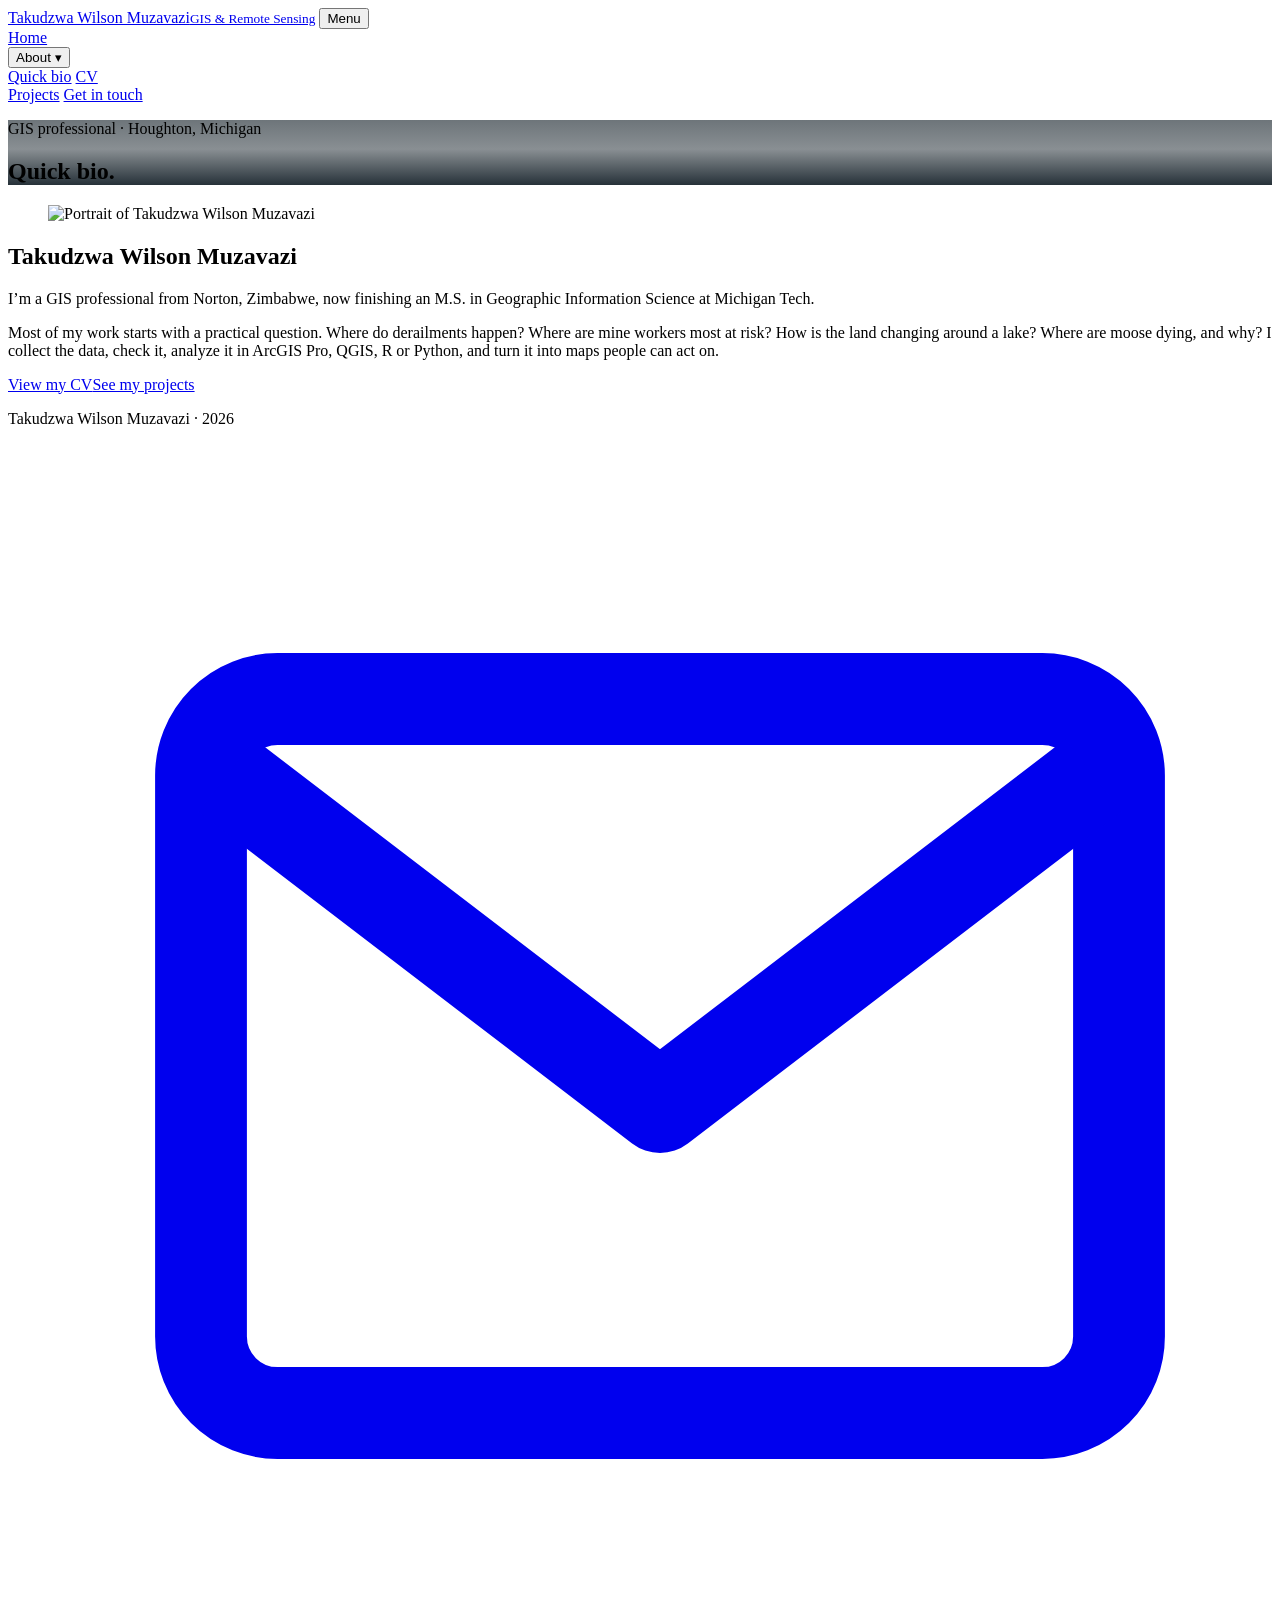
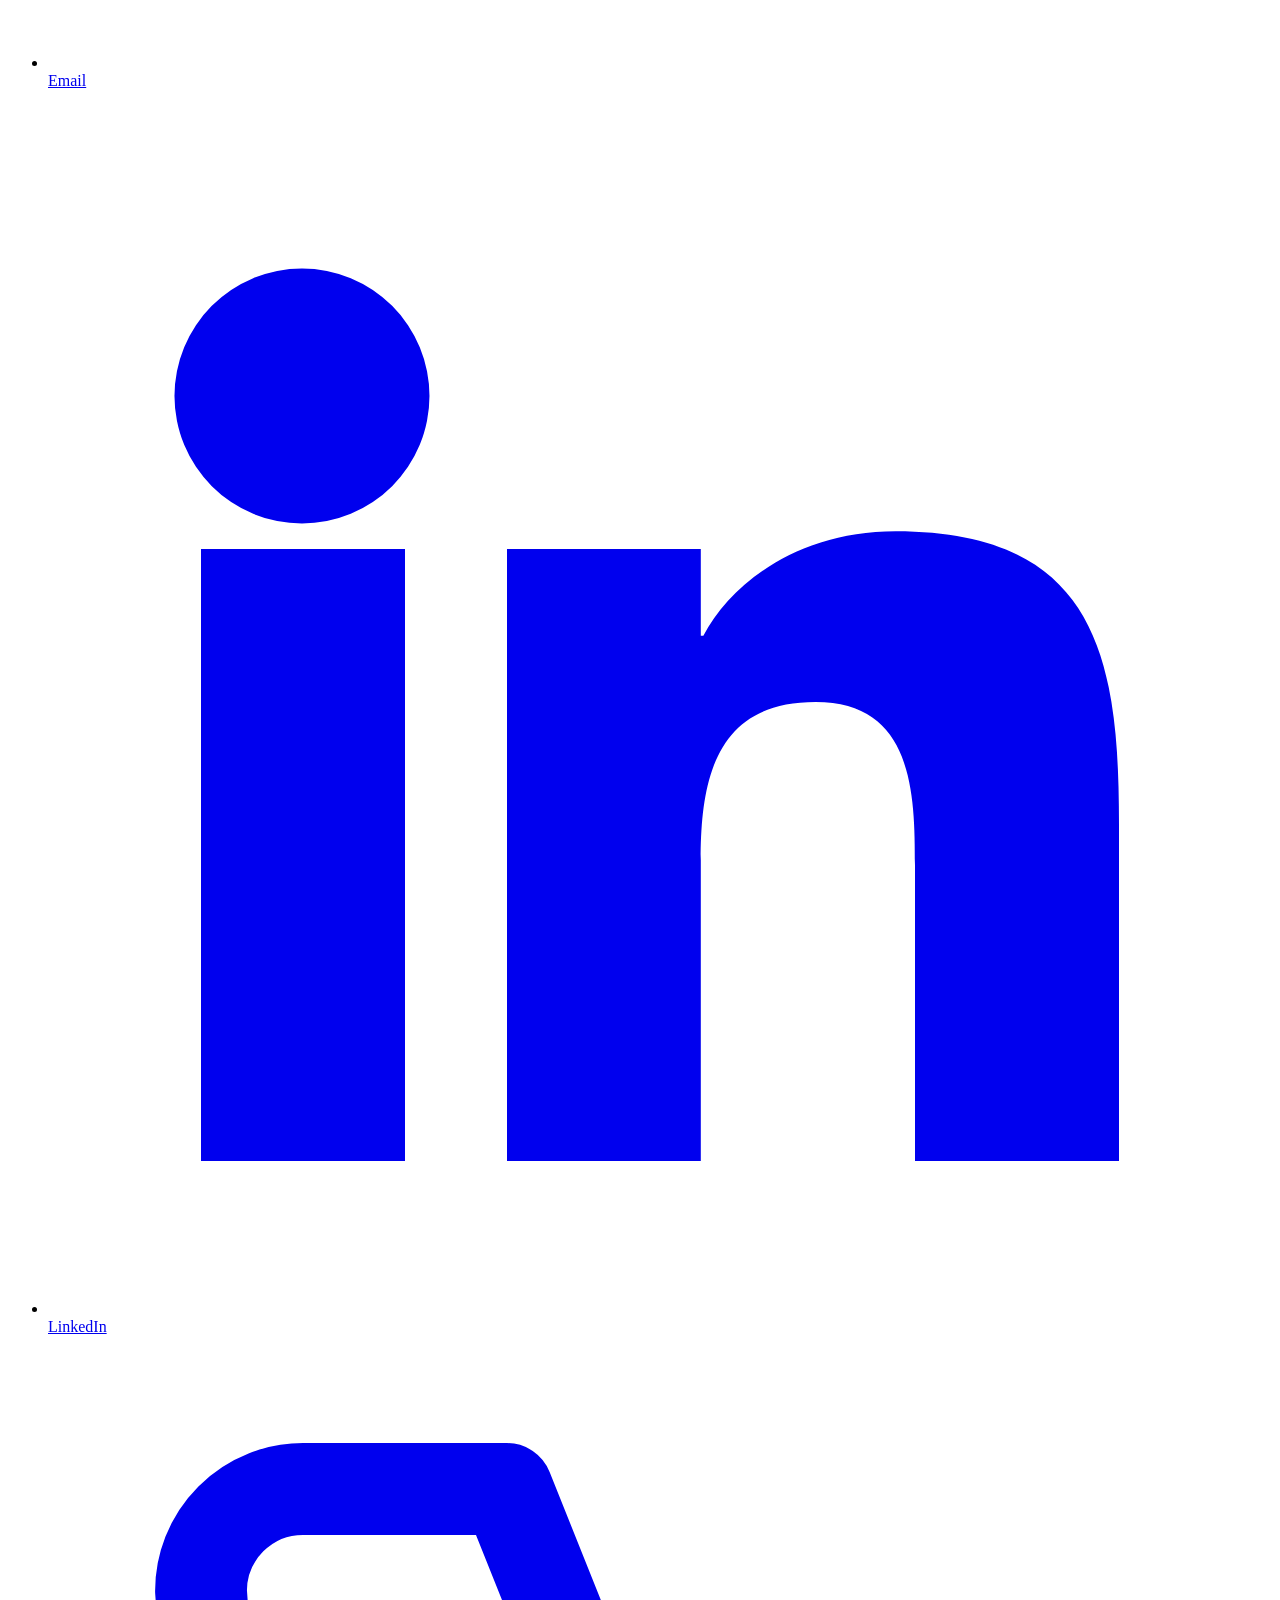
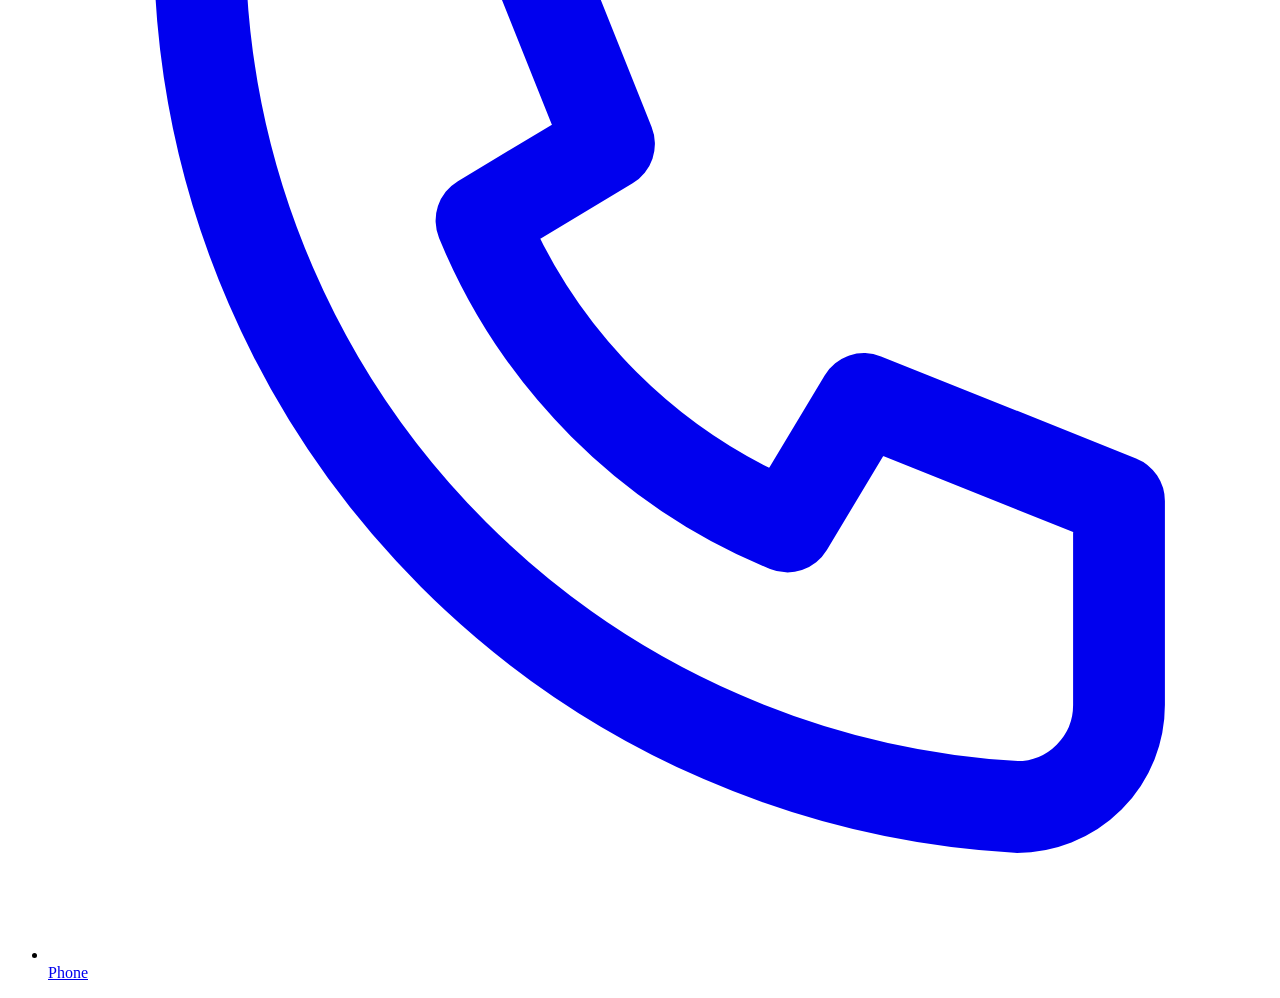
==== about.html @ 814eff42 "Add files via upload" ====
<!DOCTYPE html>
<html lang="en">
<head>
<meta charset="UTF-8">
<meta name="viewport" content="width=device-width, initial-scale=1">
<title>About – Takudzwa Wilson Muzavazi</title>
<meta name="description" content="About Takudzwa Wilson Muzavazi, GIS professional from Norton, Zimbabwe, now at Michigan Tech.">
<link rel="preconnect" href="https://fonts.googleapis.com">
<link rel="preconnect" href="https://fonts.gstatic.com" crossorigin>
<link href="https://fonts.googleapis.com/css2?family=Big+Shoulders+Display:wght@700;800;900&family=Bricolage+Grotesque:opsz,wght@12..96,400..800&family=Instrument+Sans:wght@400..700&display=swap" rel="stylesheet">
<link rel="stylesheet" href="css/site.css">
</head>
<body>
<header class="top">
  <div class="wrap">
    <a class="brand" href="index.html">Takudzwa Wilson Muzavazi<small>GIS &amp; Remote Sensing</small></a>
    <button class="menu-btn" type="button" aria-expanded="false" aria-controls="nav">Menu</button>
    <nav class="nav" id="nav" aria-label="Main">
      <a href="index.html">Home</a>
      <div class="has-menu is-current">
        <button class="menu-parent" type="button" aria-expanded="false">About <span aria-hidden="true">▾</span></button>
        <div class="submenu">
          <a href="about.html" aria-current="page">Quick bio</a>
          <a href="cv.html">CV</a>
        </div>
      </div>
      <a href="projects.html">Projects</a>
      <a class="cta" href="contact.html">Get in touch</a>
    </nav>
  </div>
</header>
<main>
<section class="banner" style="background-image: linear-gradient(to bottom, rgba(20,32,40,0.62), rgba(20,32,40,0.5) 45%, rgba(20,32,40,0.92)), url('images/pine-forest-poster.jpg')">
  <div class="wrap">
    <p class="kicker">GIS professional · Houghton, Michigan</p>
    <h1 class="poster">Quick bio<span>.</span></h1>
  </div>
</section>

<section class="section">
  <div class="wrap bio">
    <figure class="bio-photo"><img src="images/takudzwa-large.jpg" alt="Portrait of Takudzwa Wilson Muzavazi"></figure>
    <div class="bio-text">
      <h2 class="bio-name">Takudzwa Wilson Muzavazi</h2>
      <p class="intro">I’m a GIS professional from Norton, Zimbabwe, now finishing an M.S. in Geographic Information Science at Michigan Tech.</p>
      <p>Most of my work starts with a practical question. Where do derailments happen? Where are mine workers most at risk? How is the land changing around a lake? Where are moose dying, and why? I collect the data, check it, analyze it in ArcGIS Pro, QGIS, R or Python, and turn it into maps people can act on.</p>
      <div class="btn-row"><a class="btn primary" href="cv.html">View my CV</a><a class="btn" href="projects.html">See my projects</a></div>
    </div>
  </div>
</section>
</main>
<footer class="foot">
  <div class="wrap">
    <p>Takudzwa Wilson Muzavazi · <span id="year">2026</span></p>
    <ul class="socials">
      <li><a href="mailto:twmuzava@mtu.edu" title="Email"><svg viewBox="0 0 24 24" fill="none" stroke="currentColor" stroke-width="1.8" stroke-linejoin="round" aria-hidden="true"><rect x="3" y="5" width="18" height="14" rx="1.5"/><path d="m3.5 6.5 8.5 6.5 8.5-6.5"/></svg><span class="sr-only">Email</span></a></li>
      <li><a href="https://www.linkedin.com/in/wilsonmuzavazi/" target="_blank" rel="noopener" title="LinkedIn"><svg viewBox="0 0 24 24" fill="currentColor" aria-hidden="true"><path d="M4.98 3.5a2.5 2.5 0 1 1 0 5 2.5 2.5 0 0 1 0-5zM3 9h4v12H3zM9 9h3.8v1.7h.05c.53-1 1.83-2.05 3.77-2.05C20.6 8.65 21 11.2 21 14.4V21h-4v-5.8c0-1.4-.03-3.2-1.95-3.2-1.95 0-2.25 1.5-2.25 3.1V21H9z"/></svg><span class="sr-only">LinkedIn</span></a></li>
      <li><a href="tel:+19063199894" title="Phone"><svg viewBox="0 0 24 24" fill="none" stroke="currentColor" stroke-width="1.8" stroke-linejoin="round" aria-hidden="true"><path d="M5 3h4l2 5-2.5 1.5a11 11 0 0 0 6 6L16 13l5 2v4a2 2 0 0 1-2 2A17 17 0 0 1 3 5a2 2 0 0 1 2-2z"/></svg><span class="sr-only">Phone</span></a></li>
    </ul>
  </div>
</footer>
<script>
(function () {
  var btn = document.querySelector('.menu-btn'), nav = document.getElementById('nav');
  btn.addEventListener('click', function () {
    var open = nav.classList.toggle('open');
    btn.setAttribute('aria-expanded', open);
  });
  document.querySelectorAll('.menu-parent').forEach(function (b) {
    b.addEventListener('click', function () {
      var open = b.parentElement.classList.toggle('open');
      b.setAttribute('aria-expanded', open);
    });
  });
  document.addEventListener('click', function (e) {
    document.querySelectorAll('.has-menu.open').forEach(function (m) {
      if (!m.contains(e.target)) { m.classList.remove('open'); m.querySelector('.menu-parent').setAttribute('aria-expanded', 'false'); }
    });
  });
  var y = document.getElementById('year'); if (y) y.textContent = new Date().getFullYear();
  var copy = document.querySelector('.copy');
  if (copy) copy.addEventListener('click', function () {
    var done = function () { copy.textContent = 'Copied'; setTimeout(function () { copy.textContent = 'Copy'; }, 2000); };
    try { navigator.clipboard.writeText(copy.dataset.copy).then(done, function () {}); } catch (e) {}
  });
})();
</script>
</body>
</html>
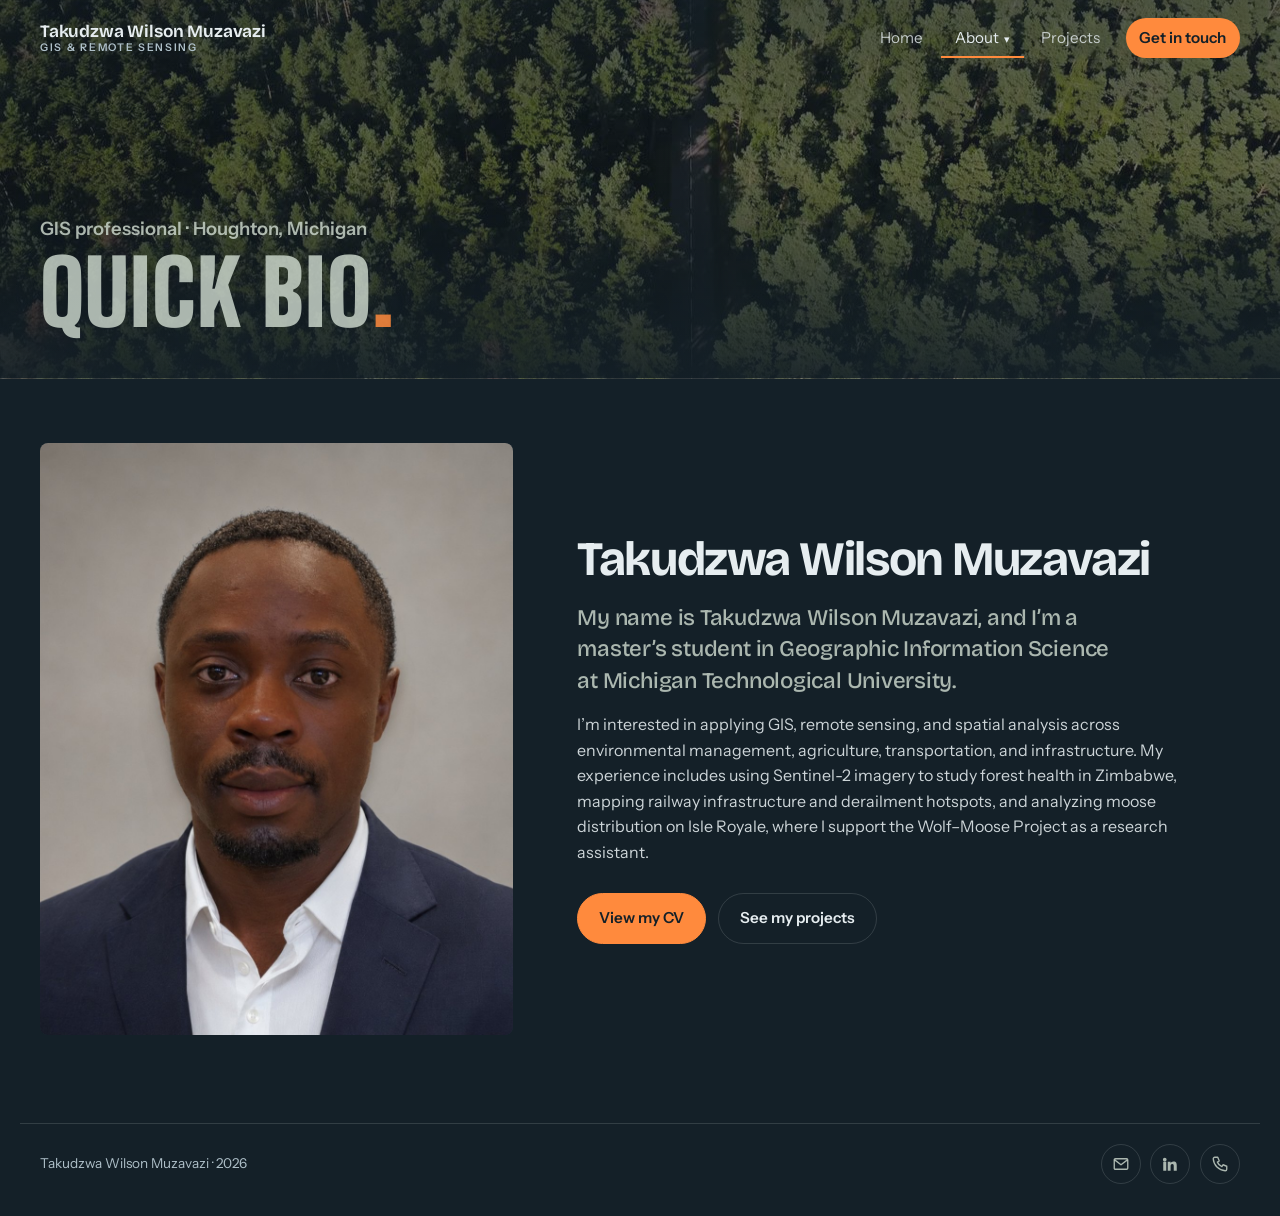
==== commit 3d6c3850: "Add files via upload" ====
--- a/about.html
+++ b/about.html
@@ -42,8 +42,8 @@
     <figure class="bio-photo"><img src="images/takudzwa-large.jpg" alt="Portrait of Takudzwa Wilson Muzavazi"></figure>
     <div class="bio-text">
       <h2 class="bio-name">Takudzwa Wilson Muzavazi</h2>
-      <p class="intro">I’m a GIS professional from Norton, Zimbabwe, now finishing an M.S. in Geographic Information Science at Michigan Tech.</p>
-      <p>Most of my work starts with a practical question. Where do derailments happen? Where are mine workers most at risk? How is the land changing around a lake? Where are moose dying, and why? I collect the data, check it, analyze it in ArcGIS Pro, QGIS, R or Python, and turn it into maps people can act on.</p>
+      <p class="intro">My name is Takudzwa Wilson Muzavazi, and I’m a master’s student in Geographic Information Science at Michigan Technological University.</p>
+      <p>I’m interested in applying GIS, remote sensing, and spatial analysis across environmental management, agriculture, transportation, and infrastructure. My experience includes using Sentinel-2 imagery to study forest health in Zimbabwe, mapping railway infrastructure and derailment hotspots, and analyzing moose distribution on Isle Royale, where I support the Wolf–Moose Project as a research assistant.</p>
       <div class="btn-row"><a class="btn primary" href="cv.html">View my CV</a><a class="btn" href="projects.html">See my projects</a></div>
     </div>
   </div>
--- a/css/site.css
+++ b/css/site.css
@@ -0,0 +1,547 @@
+/* Inner pages share the homepage's world: each opens on a slim aerial banner with the
+   menu floating over it, then content sits in one 1200px column on blue-slate. */
+:root {
+  --basalt: #142028;
+  --basalt-2: #1c2c36;
+  --glacier: #e6edf0;
+  --mist: #aebfc8;        /* labels and secondary text */
+  --flag: #ff8a3d;
+  --fog: rgba(214, 226, 214, 0.78);
+  --paper: #e9ece7;       /* soft off-white behind maps */
+  --line: rgba(230, 237, 240, 0.14);
+
+  --poster: "Big Shoulders Display", "Arial Narrow", Impact, sans-serif;
+  --display: "Bricolage Grotesque", "Helvetica Neue", Arial, sans-serif;
+  --body: "Instrument Sans", "Helvetica Neue", Arial, sans-serif;
+
+  --wrap: 1200px;
+  color-scheme: dark;
+}
+
+* { box-sizing: border-box; }
+html { background: var(--basalt); }
+body {
+  margin: 0;
+  background: var(--basalt);
+  color: var(--glacier);
+  font-family: var(--body);
+  font-size: 1rem;
+  line-height: 1.6;
+  -webkit-font-smoothing: antialiased;
+}
+img { max-width: 100%; display: block; }
+a { color: inherit; }
+:focus-visible { outline: 2px solid var(--flag); outline-offset: 3px; border-radius: 2px; }
+
+.wrap {
+  width: 100%;
+  max-width: calc(var(--wrap) + 40px);
+  margin: 0 auto;
+  padding-left: max(20px, env(safe-area-inset-left, 0px));
+  padding-right: max(20px, env(safe-area-inset-right, 0px));
+}
+
+/* small uppercase labels, one style everywhere */
+.label, .cat, .aside-label, .tile .cat, .next small, .kicker-label {
+  font-family: var(--body);
+  font-weight: 600;
+  font-size: 0.74rem;
+  letter-spacing: 0.14em;
+  text-transform: uppercase;
+  color: var(--mist);
+}
+
+/* ---------- Header (floats over the banner) ---------- */
+.top {
+  position: absolute;
+  z-index: 30;
+  top: 0;
+  left: 0;
+  right: 0;
+}
+.top .wrap {
+  position: relative;
+  display: flex;
+  align-items: center;
+  justify-content: space-between;
+  gap: 1rem;
+  padding-block: calc(1.1rem + env(safe-area-inset-top, 0px)) 1.1rem;
+}
+.brand {
+  text-decoration: none;
+  min-width: 0;
+  font-family: var(--display);
+  font-weight: 650;
+  font-size: 1.08rem;
+  letter-spacing: -0.01em;
+  line-height: 1.15;
+}
+.brand small {
+  display: block;
+  font-family: var(--body);
+  font-weight: 600;
+  font-size: 0.66rem;
+  letter-spacing: 0.16em;
+  text-transform: uppercase;
+  color: var(--mist);
+}
+.nav { display: flex; align-items: center; gap: 0.25rem; }
+.nav > a, .menu-parent {
+  text-decoration: none;
+  padding: 0.5rem 0.85rem;
+  font: inherit;
+  font-size: 0.95rem;
+  color: var(--glacier);
+  opacity: 0.8;
+  background: none;
+  border: 0;
+  cursor: pointer;
+}
+.nav > a:hover, .menu-parent:hover, .nav > a[aria-current="page"], .has-menu.is-current .menu-parent { opacity: 1; }
+.nav > a[aria-current="page"]:not(.cta), .has-menu.is-current .menu-parent { box-shadow: inset 0 -2px 0 var(--flag); }
+.menu-parent span { font-size: 0.7em; margin-left: 0.15rem; }
+.has-menu { position: relative; }
+.submenu {
+  display: none;
+  position: absolute;
+  top: 100%;
+  left: 0;
+  min-width: 11rem;
+  padding: 0.4rem 0;
+  background: var(--basalt-2);
+  border: 1px solid var(--line);
+  border-radius: 8px;
+  box-shadow: 0 14px 30px rgba(5, 12, 16, 0.45);
+}
+.has-menu:hover .submenu, .has-menu:focus-within .submenu, .has-menu.open .submenu { display: block; }
+.submenu a {
+  display: block;
+  padding: 0.6rem 1.1rem;
+  text-decoration: none;
+  color: var(--glacier);
+  font-size: 0.95rem;
+}
+.submenu a:hover { background: rgba(230, 237, 240, 0.06); }
+.submenu a[aria-current="page"] { color: var(--flag); }
+.nav .cta {
+  margin-left: 0.5rem;
+  opacity: 1;
+  background: var(--flag);
+  color: var(--basalt);
+  font-weight: 600;
+  border-radius: 999px;
+}
+.nav .cta:hover { filter: brightness(1.06); }
+.menu-btn {
+  display: none;
+  font: inherit;
+  font-size: 0.9rem;
+  color: var(--glacier);
+  background: rgba(20, 32, 40, 0.35);
+  border: 1px solid var(--line);
+  border-radius: 999px;
+  padding: 0.45rem 1rem;
+  cursor: pointer;
+}
+@media (max-width: 820px) {
+  .menu-btn { display: block; }
+  .nav {
+    display: none;
+    position: absolute;
+    top: 100%;
+    left: 0;
+    right: 0;
+    flex-direction: column;
+    align-items: stretch;
+    background: var(--basalt);
+    border-bottom: 1px solid var(--line);
+    padding: 0.5rem max(20px, env(safe-area-inset-right, 0px)) 1rem max(20px, env(safe-area-inset-left, 0px));
+  }
+  .nav.open { display: flex; }
+  .nav > a, .menu-parent { padding: 0.75rem 0; opacity: 1; text-align: left; }
+  .nav > a[aria-current="page"]:not(.cta), .has-menu.is-current .menu-parent { box-shadow: none; }
+  .nav > a[aria-current="page"]:not(.cta) { color: var(--flag); }
+  .menu-parent { pointer-events: none; }
+  .menu-parent span { display: none; }
+  .submenu {
+    display: block;
+    position: static;
+    min-width: 0;
+    padding: 0 0 0 1rem;
+    background: none;
+    border: 0;
+    border-left: 2px solid var(--line);
+    border-radius: 0;
+    box-shadow: none;
+  }
+  .submenu a { padding: 0.55rem 0; }
+  .submenu a:hover { background: none; }
+  .nav .cta { margin: 0.75rem 0 0; text-align: center; padding: 0.75rem 1rem; }
+}
+
+/* ---------- Banner ---------- */
+.banner {
+  background-color: var(--basalt-2);
+  background-size: cover;
+  background-position: center 40%;
+  border-bottom: 1px solid var(--line);
+}
+.banner .wrap {
+  min-height: clamp(300px, 42vh, 420px);
+  display: flex;
+  flex-direction: column;
+  justify-content: flex-end;
+  padding-block: calc(6.5rem + env(safe-area-inset-top, 0px)) clamp(1.75rem, 4vw, 2.75rem);
+}
+.kicker {
+  margin: 0 0 0.6rem;
+  font-weight: 600;
+  font-size: clamp(0.98rem, 1.5vw, 1.15rem);
+  color: var(--fog);
+  max-width: 48ch;
+}
+.poster {
+  margin: 0;
+  font-family: var(--poster);
+  font-weight: 900;
+  font-size: clamp(3rem, 7vw, 5.75rem);
+  line-height: 0.9;
+  letter-spacing: 0.01em;
+  text-transform: uppercase;
+  color: var(--fog);
+}
+.poster span { color: var(--flag); opacity: 0.85; }
+
+.section { padding-block: clamp(2.5rem, 6vw, 4rem) clamp(3rem, 8vw, 5.5rem); }
+
+/* ---------- Buttons ---------- */
+.btn {
+  display: inline-flex;
+  align-items: center;
+  gap: 0.5rem;
+  padding: 0.75rem 1.3rem;
+  border-radius: 999px;
+  font-weight: 600;
+  font-size: 0.95rem;
+  text-decoration: none;
+  border: 1.5px solid var(--line);
+  color: var(--glacier);
+  background: none;
+  cursor: pointer;
+  font-family: inherit;
+}
+.btn:hover { border-color: var(--glacier); }
+.btn.primary { background: var(--flag); border-color: var(--flag); color: var(--basalt); }
+.btn.primary:hover { filter: brightness(1.06); }
+.btn-row { display: flex; flex-wrap: wrap; gap: 0.75rem; align-items: center; }
+
+/* ---------- Project names strip ---------- */
+.ticker {
+  border-bottom: 1px solid var(--line);
+  overflow: hidden;
+  -webkit-mask-image: linear-gradient(to right, transparent, #000 8%, #000 92%, transparent);
+  mask-image: linear-gradient(to right, transparent, #000 8%, #000 92%, transparent);
+}
+.ticker-track { display: flex; width: max-content; animation: ticker 48s linear infinite; }
+.ticker:hover .ticker-track, .ticker:focus-within .ticker-track { animation-play-state: paused; }
+.ticker ul { list-style: none; margin: 0; padding: 0; display: flex; align-items: center; }
+.ticker a {
+  display: flex;
+  align-items: center;
+  gap: 0.55rem;
+  padding: 1.05rem clamp(1.25rem, 2.6vw, 2.25rem);
+  text-decoration: none;
+  white-space: nowrap;
+  color: var(--fog);
+  font-family: var(--display);
+  font-weight: 600;
+  font-size: clamp(0.95rem, 1.3vw, 1.08rem);
+  letter-spacing: -0.01em;
+  transition: color 0.2s;
+}
+.ticker a:hover { color: var(--glacier); }
+.ticker a:hover svg { color: var(--flag); }
+.ticker svg { width: 20px; height: 20px; flex-shrink: 0; color: var(--mist); transition: color 0.2s; }
+@keyframes ticker { to { transform: translateX(-50%); } }
+@media (prefers-reduced-motion: reduce) {
+  .ticker { overflow-x: auto; -webkit-mask-image: none; mask-image: none; }
+  .ticker-track { animation: none; }
+  .ticker ul[aria-hidden] { display: none; }
+}
+
+/* ---------- Projects grid ---------- */
+.grid {
+  list-style: none;
+  margin: 0;
+  padding: 0;
+  display: grid;
+  grid-template-columns: repeat(3, minmax(0, 1fr));
+  gap: clamp(1.25rem, 2.5vw, 2rem);
+}
+@media (max-width: 980px) { .grid { grid-template-columns: repeat(2, minmax(0, 1fr)); } }
+@media (max-width: 600px) { .grid { grid-template-columns: 1fr; } }
+.tile { display: block; text-decoration: none; color: var(--glacier); }
+.tile .frame {
+  aspect-ratio: 4 / 3;
+  background: var(--paper);
+  border-radius: 6px;
+  overflow: hidden;
+  transition: transform 0.35s ease, box-shadow 0.35s ease;
+}
+.tile img { width: 100%; height: 100%; object-fit: cover; transition: transform 0.6s ease; }
+.tile:hover .frame { transform: translateY(-3px); box-shadow: 0 14px 30px rgba(5, 12, 16, 0.45); }
+.tile:hover img { transform: scale(1.04); }
+.tile .cat { margin: 0.9rem 0 0.25rem; }
+.tile h2 {
+  margin: 0;
+  font-family: var(--display);
+  font-weight: 650;
+  font-size: 1.25rem;
+  line-height: 1.25;
+  letter-spacing: -0.01em;
+}
+.tile:hover h2 { color: var(--flag); }
+
+/* ---------- Single project ---------- */
+.back { display: inline-block; margin-bottom: 1.1rem; color: var(--mist); text-decoration: none; font-size: 0.95rem; }
+.back:hover { color: var(--glacier); }
+.banner .cat { margin: 0 0 0.55rem; }
+.project-title {
+  margin: 0;
+  max-width: 22ch;
+  font-family: var(--display);
+  font-weight: 700;
+  font-size: clamp(2rem, 4.4vw, 3.4rem);
+  line-height: 1.05;
+  letter-spacing: -0.03em;
+  text-wrap: balance;
+}
+.meta { margin: 0.9rem 0 0; display: flex; flex-wrap: wrap; gap: 0.4rem 1.25rem; font-size: 0.92rem; color: var(--fog); }
+.plate { margin: 0 0 1.5rem; background: var(--paper); border-radius: 8px; padding: clamp(0.5rem, 1.5vw, 1rem); }
+.plate a { display: block; }
+.plate img { width: 100%; height: auto; margin: 0 auto; }
+.plate.tall img { max-height: 90vh; width: auto; }
+.plate figcaption { margin-top: 0.6rem; font-size: 0.85rem; color: #4d5c63; text-align: center; }
+.project-section { padding-bottom: clamp(2.5rem, 6vw, 4rem); }
+.project-body {
+  display: grid;
+  grid-template-columns: minmax(0, 1.6fr) minmax(0, 1fr);
+  gap: clamp(1.75rem, 5vw, 4.5rem);
+  align-items: start;
+  margin-top: clamp(1.5rem, 4vw, 2.75rem);
+}
+@media (max-width: 820px) { .project-body { grid-template-columns: 1fr; } }
+.project-text .label { margin: 0 0 0.9rem; }
+.project-text p { margin: 0 0 1rem; max-width: 60ch; color: var(--mist); font-size: 1rem; line-height: 1.7; }
+.project-text .project-lede {
+  color: var(--glacier);
+  font-family: var(--display);
+  font-weight: 500;
+  font-size: clamp(1.15rem, 1.8vw, 1.35rem);
+  line-height: 1.5;
+  letter-spacing: -0.01em;
+  margin-bottom: 1.1rem;
+}
+
+/* fact card */
+.facts {
+  background: var(--basalt-2);
+  border: 1px solid var(--line);
+  border-radius: 12px;
+  padding: 0.4rem 1.25rem 1.25rem;
+}
+.facts dl { margin: 0; }
+.facts dl > div { padding: 0.85rem 0; border-bottom: 1px solid var(--line); }
+.facts dt { margin: 0 0 0.3rem; font-size: 0.68rem; }
+.facts dd { margin: 0; font-size: 0.98rem; }
+.tags { list-style: none; margin: 0.15rem 0 0; padding: 0; display: flex; flex-wrap: wrap; gap: 0.4rem; }
+.tags li { font-size: 0.8rem; padding: 0.22rem 0.65rem; border: 1px solid var(--line); border-radius: 999px; color: var(--glacier); background: rgba(230,237,240,0.04); }
+.download {
+  margin-top: 1.1rem;
+  display: flex;
+  align-items: center;
+  gap: 0.85rem;
+  padding: 0.8rem 1rem;
+  border-radius: 10px;
+  background: var(--flag);
+  color: var(--basalt);
+  text-decoration: none;
+  transition: filter .2s, transform .2s;
+}
+.download:hover { filter: brightness(1.06); transform: translateY(-1px); }
+.download svg { width: 26px; height: 26px; flex: none; fill: none; stroke: currentColor; stroke-width: 1.7; stroke-linecap: round; stroke-linejoin: round; }
+.download span { display: flex; flex-direction: column; line-height: 1.25; }
+.download strong { font-weight: 650; font-size: 0.98rem; }
+.download small { font-size: 0.8rem; opacity: 0.75; }
+
+/* previous / next */
+.pn-row {
+  margin-top: clamp(2.5rem, 6vw, 4rem);
+  display: grid;
+  grid-template-columns: 1fr 1fr;
+  gap: 1rem;
+}
+@media (max-width: 700px) { .pn-row { grid-template-columns: 1fr; } }
+.pn {
+  display: flex;
+  align-items: center;
+  gap: 1rem;
+  padding: 0.75rem;
+  border: 1px solid var(--line);
+  border-radius: 12px;
+  text-decoration: none;
+  transition: border-color .2s, background .2s;
+  min-width: 0;
+}
+.pn:hover { border-color: rgba(230,237,240,0.32); background: var(--basalt-2); }
+.pn-next { flex-direction: row-reverse; text-align: right; }
+.pn img { width: 104px; height: 78px; object-fit: cover; border-radius: 7px; flex: none; background: var(--paper); }
+.pn-text { display: flex; flex-direction: column; gap: 0.2rem; min-width: 0; }
+.pn-text .label { font-size: 0.68rem; }
+.pn-title { font-family: var(--display); font-weight: 650; font-size: 1.12rem; line-height: 1.25; letter-spacing: -0.01em; }
+.pn:hover .pn-title { color: var(--flag); }
+.pn-cat { font-size: 0.82rem; color: var(--mist); }
+@media (max-width: 700px) {
+  .pn-next { flex-direction: row; text-align: left; }
+  .pn img { width: 84px; height: 63px; }
+}
+
+/* ---------- Quick bio ---------- */
+.bio {
+  display: grid;
+  grid-template-columns: minmax(0, 5fr) minmax(0, 7fr);
+  gap: clamp(1.75rem, 5vw, 4.5rem);
+  align-items: center;
+}
+@media (max-width: 820px) { .bio { grid-template-columns: 1fr; } }
+.bio-photo { margin: 0; border-radius: 8px; overflow: hidden; background: var(--basalt-2); }
+.bio-photo img { width: 100%; aspect-ratio: 4 / 5; object-fit: cover; object-position: 50% 30%; }
+.bio-name {
+  margin: 0 0 1.1rem;
+  font-family: var(--display);
+  font-weight: 700;
+  font-size: clamp(2rem, 3.8vw, 3rem);
+  line-height: 1.05;
+  letter-spacing: -0.03em;
+  text-wrap: balance;
+}
+.bio .intro {
+  margin: 0 0 1rem;
+  font-family: var(--display);
+  font-weight: 500;
+  font-size: clamp(1.15rem, 1.8vw, 1.4rem);
+  line-height: 1.4;
+  letter-spacing: -0.01em;
+  color: var(--fog);
+  max-width: 36ch;
+}
+.bio-text > p:not(.intro) { margin: 0 0 1.75rem; max-width: 58ch; opacity: 0.88; }
+
+/* ---------- CV ---------- */
+.cv-layout {
+  display: grid;
+  grid-template-columns: minmax(0, 4fr) minmax(0, 8fr);
+  gap: clamp(1.75rem, 5vw, 4.5rem);
+  align-items: start;
+}
+@media (max-width: 820px) { .cv-layout { grid-template-columns: 1fr; } }
+.cv-side { position: sticky; top: 2rem; }
+@media (max-width: 820px) { .cv-side { position: static; } }
+.cv-side h2 { margin: 0 0 0.75rem; font-family: var(--display); font-weight: 650; font-size: clamp(1.5rem, 2.6vw, 2rem); letter-spacing: -0.02em; }
+.cv-side p { margin: 0 0 1.5rem; max-width: 40ch; opacity: 0.88; }
+.cv-side .small { margin-top: 1.25rem; font-size: 0.92rem; color: var(--mist); opacity: 1; }
+.cv-side .small a { color: var(--glacier); }
+.cv-sheet { margin: 0; background: #fff; border-radius: 6px; overflow: hidden; }
+.cv-sheet img { width: 100%; height: auto; }
+
+/* ---------- Contact: full-screen aerial video, details on frosted glass ---------- */
+.contact-stage {
+  position: relative;
+  min-height: 100vh;
+  min-height: 100svh;
+  display: flex;
+  align-items: flex-end;
+  overflow: hidden;
+  background: var(--basalt-2) url('../images/river-forest-poster.jpg') center / cover no-repeat;
+}
+.stage-video { position: absolute; inset: 0; width: 100%; height: 100%; object-fit: cover; }
+.stage-shade {
+  position: absolute; inset: 0;
+  background:
+    linear-gradient(to right, rgba(20,32,40,0.78), rgba(20,32,40,0.35) 55%, rgba(20,32,40,0.55)),
+    linear-gradient(to bottom, rgba(20,32,40,0.55), rgba(20,32,40,0) 30%, rgba(20,32,40,0) 60%, var(--basalt));
+}
+.stage-inner {
+  position: relative;
+  display: grid;
+  grid-template-columns: minmax(0, 1fr) minmax(0, 1.05fr);
+  gap: clamp(2rem, 5vw, 4rem);
+  align-items: end;
+  padding-block: calc(7rem + env(safe-area-inset-top, 0px)) clamp(2.5rem, 7vh, 4.5rem);
+}
+@media (max-width: 900px) { .stage-inner { grid-template-columns: 1fr; } }
+.stage-head .poster { font-size: clamp(3.2rem, 8vw, 6.5rem); }
+.glass {
+  background: rgba(20, 32, 40, 0.55);
+  -webkit-backdrop-filter: blur(14px) saturate(120%);
+  backdrop-filter: blur(14px) saturate(120%);
+  border: 1px solid rgba(230, 237, 240, 0.16);
+  border-radius: 16px;
+  padding: 0.35rem clamp(1.1rem, 2.5vw, 1.75rem);
+}
+.contact-list { list-style: none; margin: 0; padding: 0; }
+.contact-list li {
+  display: flex;
+  flex-wrap: wrap;
+  align-items: center;
+  gap: 0.25rem 1rem;
+  padding: 1.1rem 0;
+  border-bottom: 1px solid var(--line);
+}
+.contact-list li:last-child { border-bottom: 0; }
+.contact-list .label { flex: 0 0 100%; font-size: 0.68rem; }
+.contact-list .value {
+  flex: 1 1 12rem;
+  min-width: 0;
+  font-family: var(--display);
+  font-weight: 600;
+  font-size: clamp(1.1rem, 2vw, 1.4rem);
+  letter-spacing: -0.01em;
+  text-decoration: none;
+  overflow-wrap: anywhere;
+}
+a.value:hover { color: var(--flag); }
+.copy { font: inherit; font-size: 0.8rem; padding: 0.3rem 0.85rem; border-radius: 999px; border: 1px solid rgba(230,237,240,0.25); background: none; color: var(--glacier); cursor: pointer; }
+.copy:hover { border-color: var(--glacier); }
+
+/* ---------- Footer ---------- */
+.foot .wrap {
+  display: flex;
+  flex-wrap: wrap;
+  align-items: center;
+  justify-content: space-between;
+  gap: 0.75rem 2rem;
+  padding-block: 1.25rem 2rem;
+  border-top: 1px solid var(--line);
+  font-size: 0.85rem;
+  color: var(--mist);
+}
+.foot p { margin: 0; }
+.socials { list-style: none; margin: 0; padding: 0; display: flex; gap: 0.6rem; }
+.socials a {
+  display: grid;
+  place-items: center;
+  width: 40px;
+  height: 40px;
+  border-radius: 50%;
+  border: 1px solid var(--line);
+  color: var(--fog);
+  transition: color 0.2s, border-color 0.2s, background-color 0.2s;
+}
+.socials a:hover { color: var(--basalt); background: var(--flag); border-color: var(--flag); }
+.socials svg { width: 18px; height: 18px; }
+.sr-only { position: absolute; width: 1px; height: 1px; overflow: hidden; clip: rect(0 0 0 0); white-space: nowrap; }
+
+@media (prefers-reduced-motion: reduce) {
+  .tile .frame, .tile img { transition: none; }
+}
